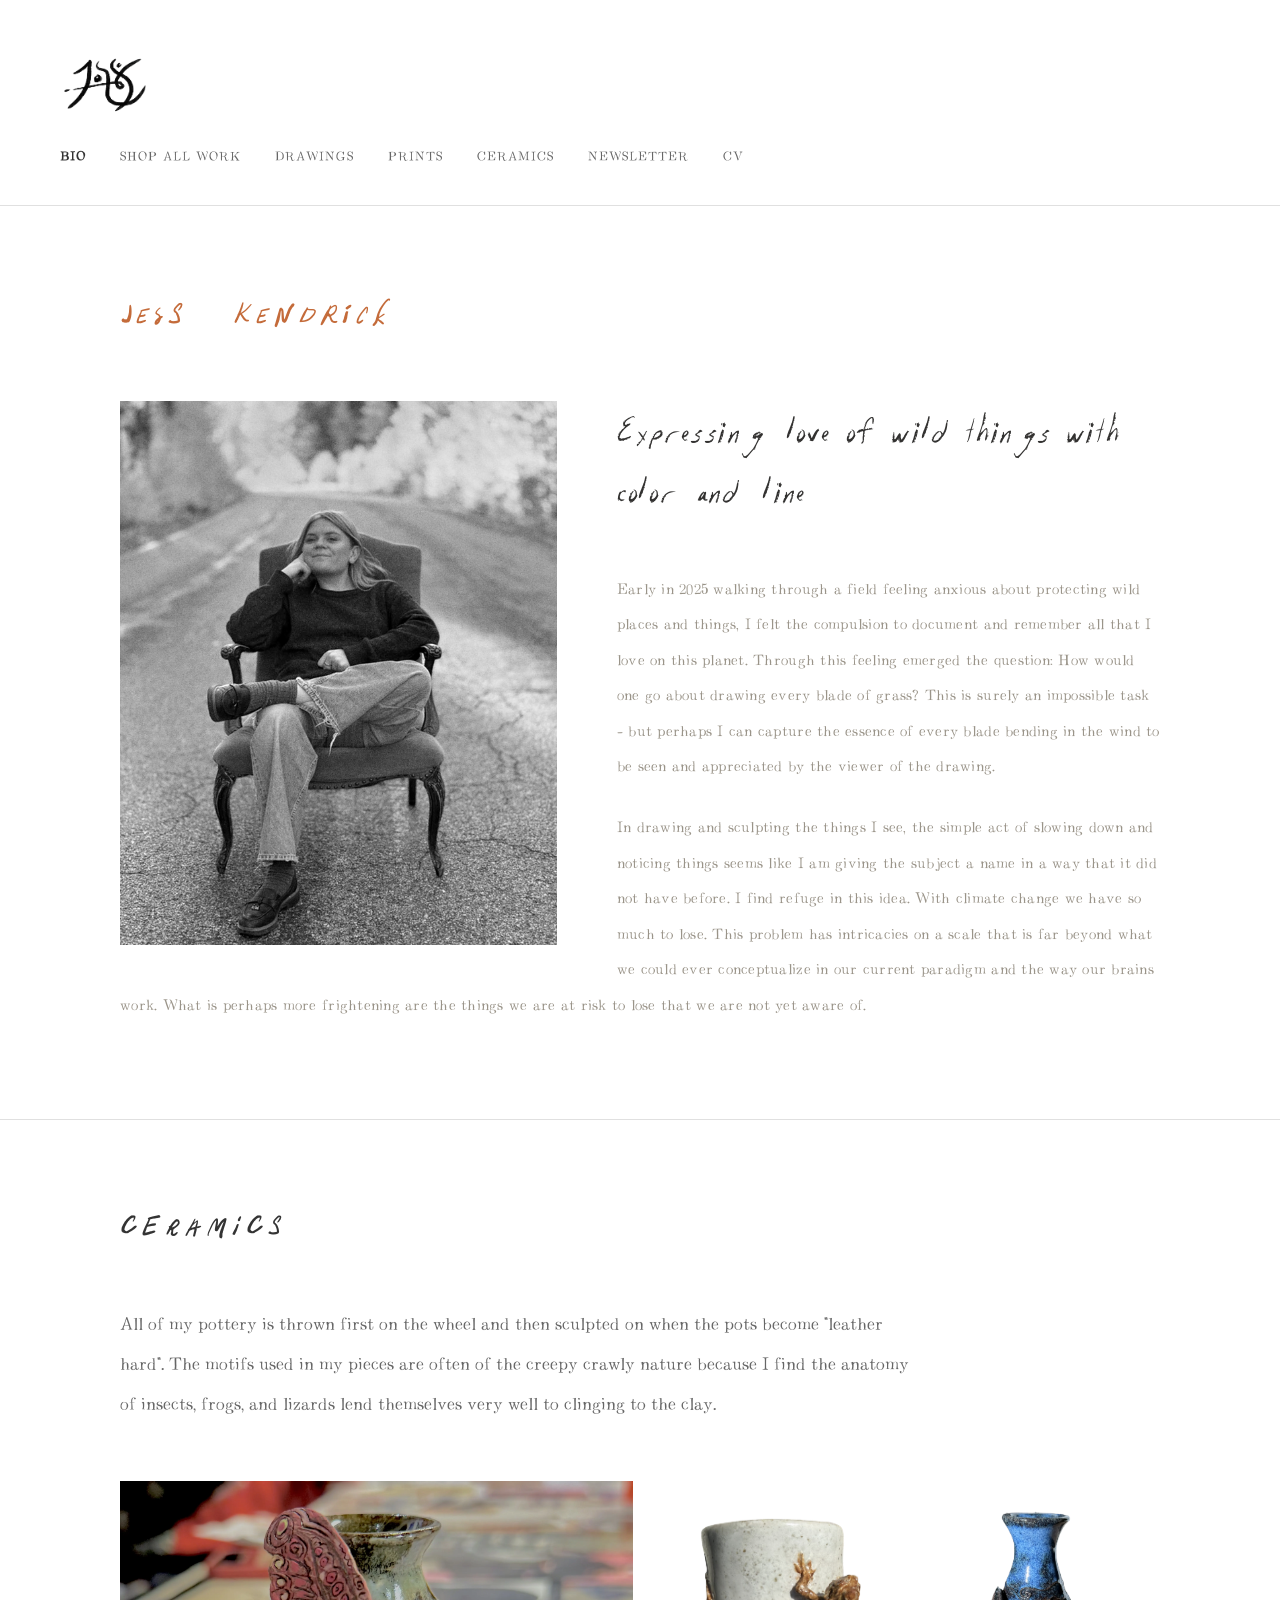
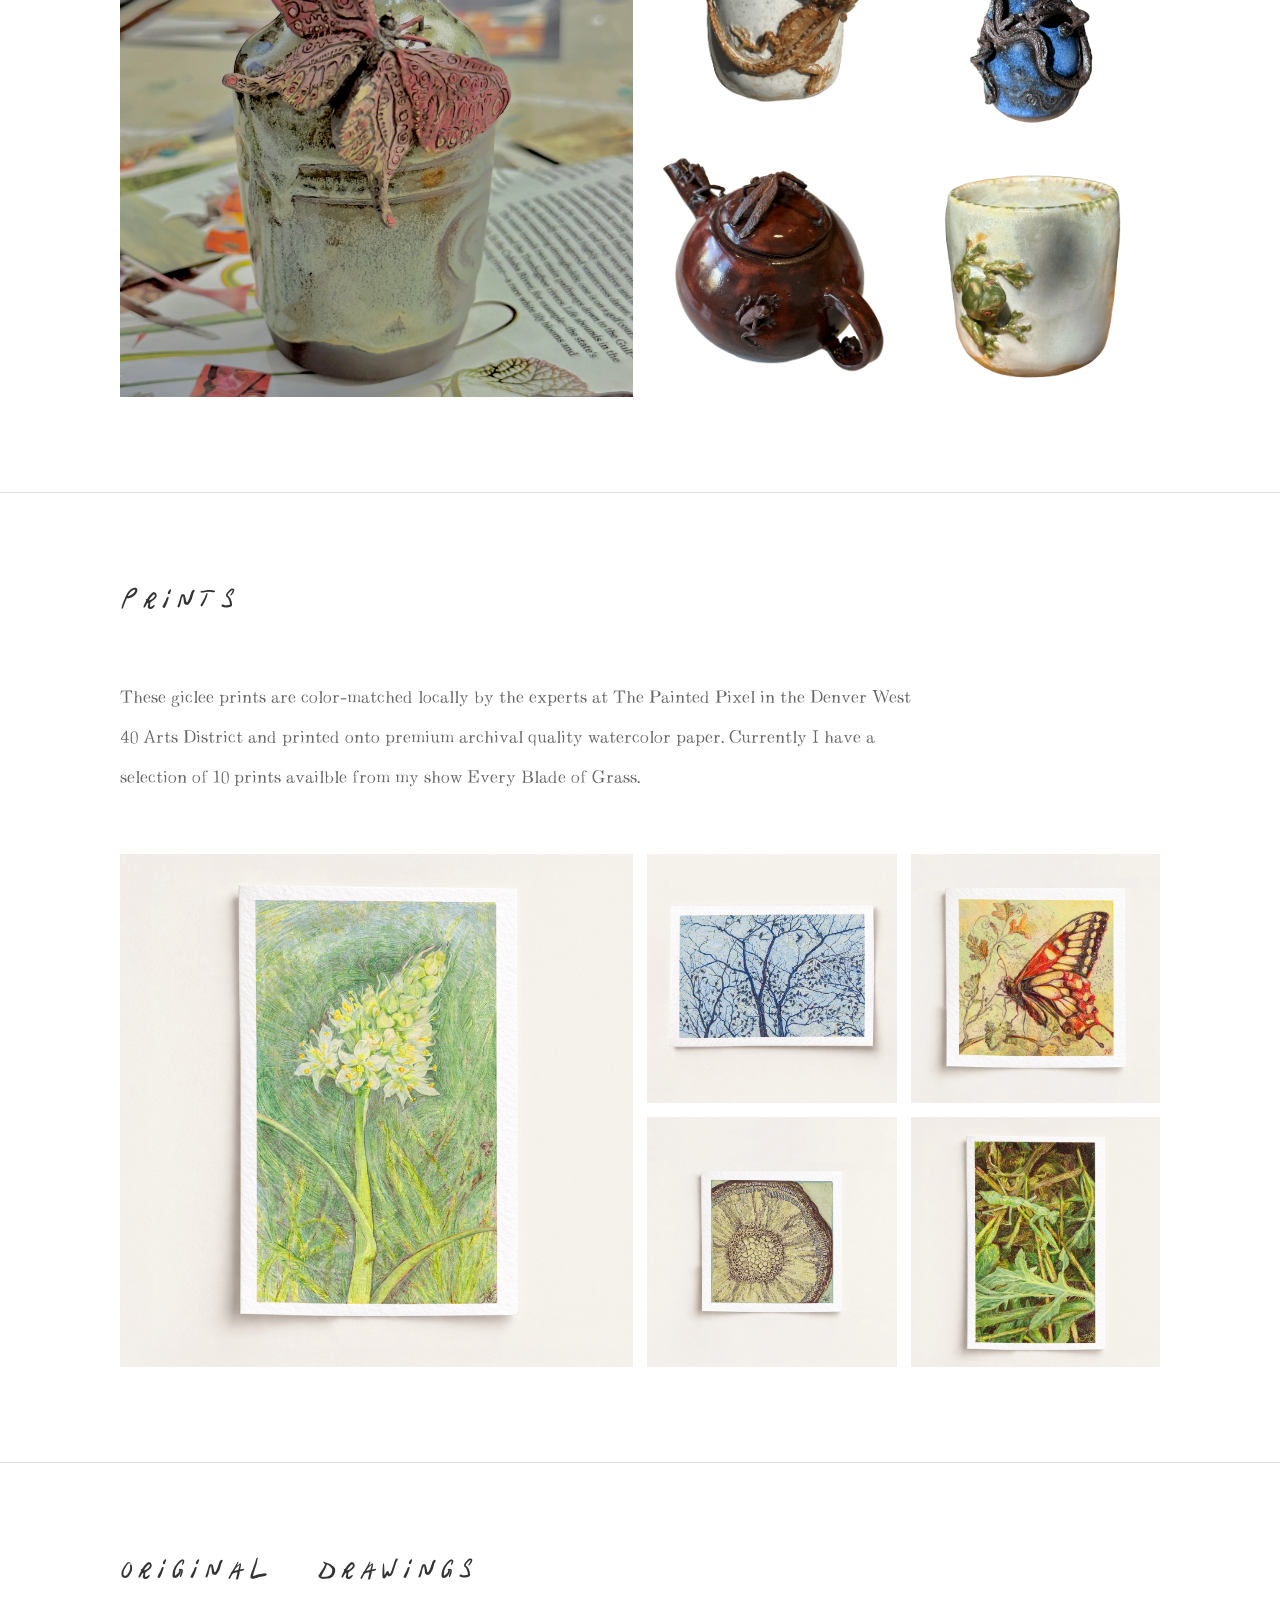
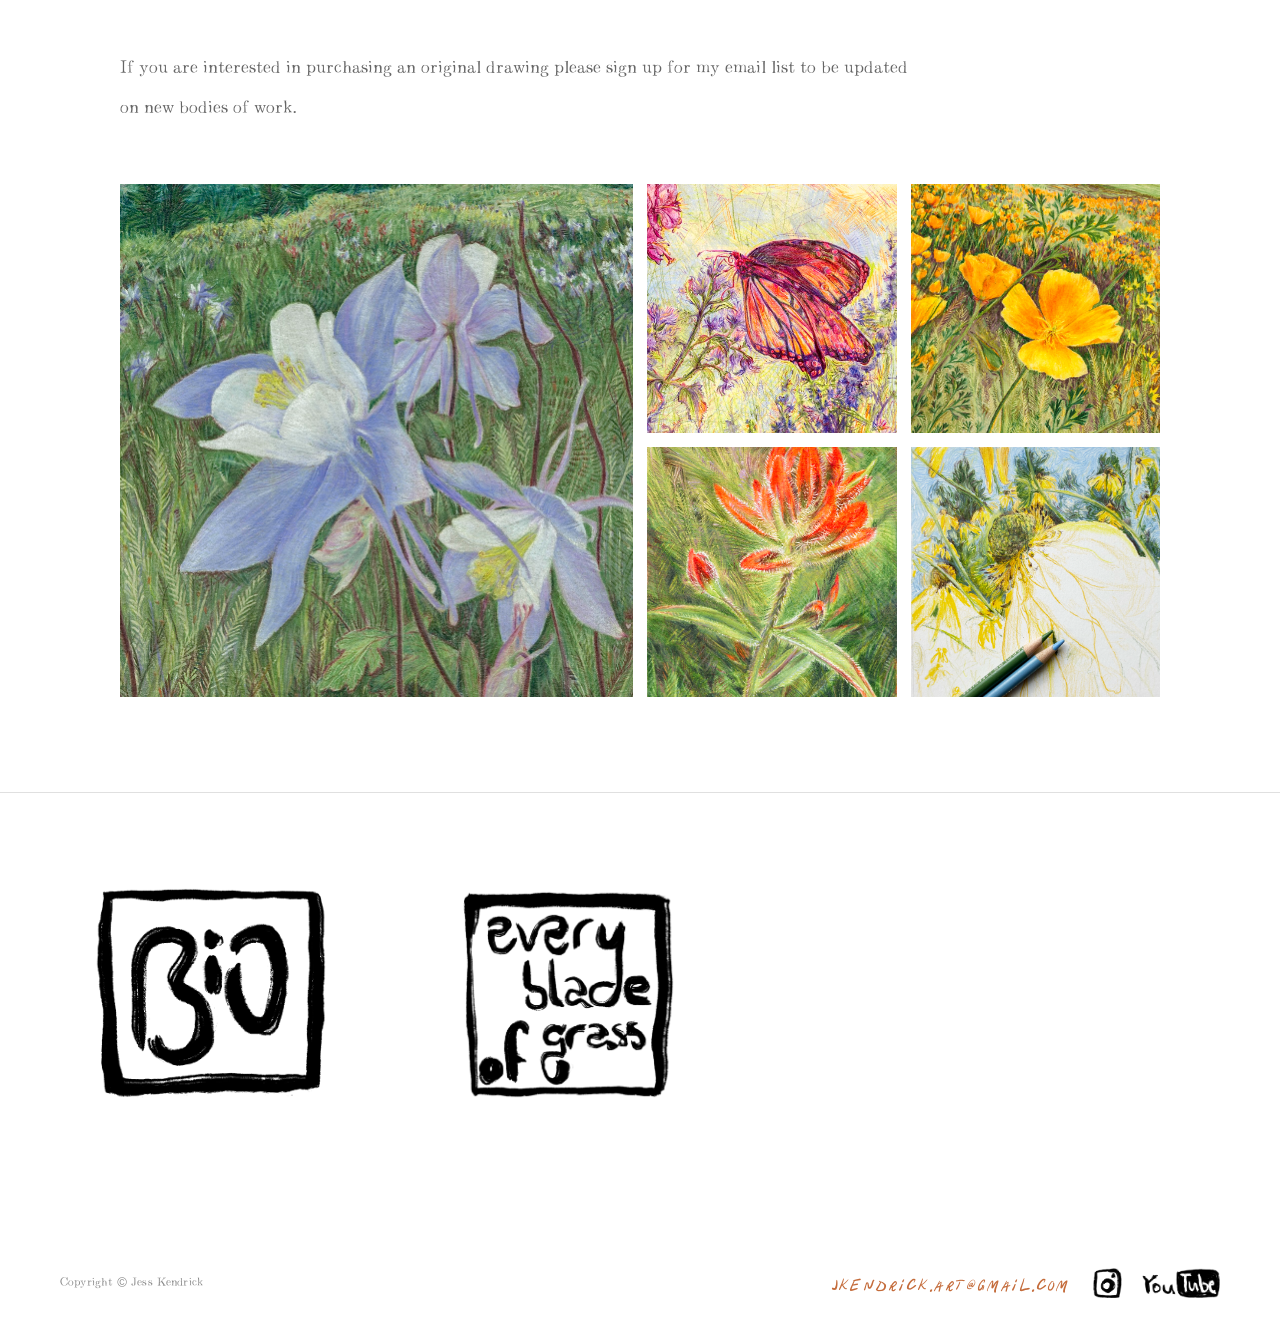
==== bio.html @ 87276479 "first commit, right now i need to add photos for availible ceramic pieces and update the description" ====
<!DOCTYPE html>
<html lang="en">
<head>
    <meta charset="UTF-8">
    <meta name="viewport" content="width=device-width, initial-scale=1.0">
    <title>Bio — Jess Kendrick</title>
    <link rel="icon" type="image/png" sizes="16x16" href="logos/favicon-16x16.png">
    <style>
        @font-face {
            font-family: 'Jes CMU';
            src: url('fonts/Jes_cmu-Regular.ttf') format('truetype');
            font-weight: normal;
            font-style: normal;
        }

        @font-face {
            font-family: 'Caps';
            src: url('fonts/Caps-Regular.ttf') format('truetype');
            font-weight: normal;
            font-style: normal;
        }

        @font-face {
            font-family: 'JesFont2';
            src: url('fonts/JesFont2-Regular.ttf') format('truetype');
            font-weight: normal;
            font-style: normal;
        }

        :root {
            --accent: #6B9BD1;
            --text: #333;
            --muted: #666;
            --light: #999;
            --border: #e0e0e0;
            --bg-soft: #ffffff;

            --dark-bg: #ffffff;
            --dark-text: #323130;
            --dark-muted: #9a9489;
            --dark-accent: #c46b3a;
        }

        * {
            margin: 0;
            padding: 0;
            box-sizing: border-box;
        }

        html, body {
            height: 100%;
        }

        body {
            font-family: 'Jes CMU', 'Helvetica Neue', Arial, sans-serif;
            background-color: #ffffff;
            color: var(--text);
            display: flex;
            flex-direction: column;
            min-height: 100vh;
        }

        footer {
            margin-top: auto;
        }

        /* ── HEADER ── */
        header {
            padding: 40px 60px;
            border-bottom: 1px solid var(--border);
        }

        h1 img {
            height: 90px;
            width: auto;
            display: block;
        }

        nav { margin-top: 20px; }

        nav a {
            margin-right: 30px;
            text-decoration: none;
            color: var(--muted);
            font-size: 0.85rem;
            text-transform: uppercase;
            letter-spacing: 1px;
            transition: color 0.3s;
        }

        nav a:hover { color: var(--text); }

        nav a.active {
            color: var(--text);
            font-weight: 600;
        }

        /* ── DARK BIO HERO ── */
        .bio-hero {
            background-color: var(--dark-bg);
            padding: 75px 0 95px;
        }

        .bio-hero-inner {
            max-width: 1400px;
            margin: 0 auto;
            padding: 0 120px;
        }

        .bio-hero-label {
            font-family: 'Caps', serif;
            font-size: 5rem;
            color: var(--dark-accent);
            letter-spacing: 0.1rem;
            margin-bottom: 60px;
            display: flex;
            gap: 1.1em;
        }

        /* ── FLOAT LAYOUT ── */
        .bio-hero-float {
            overflow: hidden; /* clearfix */
        }

        .bio-hero-photo {
            float: left;
            width: 42%;
            margin-right: 60px;
            margin-bottom: 20px;
        }

        .bio-hero-photo img {
            width: 100%;
            display: block;
            object-fit: cover;
        }

        .bio-hero-tagline {
            font-family: 'JesFont2', cursive;
            font-size: 2.5rem;
            color: var(--dark-text);
            line-height: 1.5;
            margin-bottom: 52px;
            letter-spacing: 0.02em;
        }

        .bio-hero-body {
            font-family: 'Jes CMU', Georgia, serif;
            color: var(--dark-muted);
            line-height: 2.05;
            font-size: 1.08rem;
            letter-spacing: 0.015em;
        }

        .bio-hero-body p + p { margin-top: 1.5em; }

        /* ── CONTENT SECTIONS ── */
        .section {
            max-width: 1400px;
            margin: 0 auto;
            padding: 75px 120px 95px;
            border-top: 1px solid var(--border);
        }

        .section-header { margin-bottom: 55px; }

        .section-header h3 {
            font-family: 'CAPS';
            font-size: 4.6rem;
            font-weight: 500;
            text-transform: uppercase;
            letter-spacing: 3px;
        }

        .section-description {
            max-width: 800px;
            color: var(--muted);
            line-height: 2.0;
            font-size: 1.25rem;
            margin-bottom: 55px;
        }

        .section-description p + p { margin-top: 1.3em; }

        /* ── BENTO GRID ── */
        .ceramics-bento {
            display: grid;
            grid-template-columns: 1fr 1fr;
            gap: 14px;
        }

        /* When the bento grid is an anchor tag */
        a.bento-link {
            display: grid;
            grid-template-columns: 1fr 1fr;
            gap: 14px;
            text-decoration: none;
            color: inherit;
            cursor: pointer;
        }

        .ceramics-bento .col-left {
            display: flex;
            flex-direction: column;
        }

        .ceramics-bento .col-left .thumb-wrap {
            overflow: hidden;
            background-color: var(--bg-soft);
            cursor: pointer;
            flex: 1;
            min-height: 0;
        }

        .ceramics-bento .col-left .thumb-wrap img {
            width: 100%;
            height: 100%;
            object-fit: cover;
            display: block;
            transition: transform 0.5s ease;
        }

        

        .ceramics-bento .col-right {
            display: grid;
            grid-template-columns: 1fr 1fr;
            grid-template-rows: 1fr 1fr;
            gap: 14px;
        }

        .ceramics-bento .col-right .cell {
            display: flex;
            flex-direction: column;
        }

        .ceramics-bento .col-right .thumb-wrap {
            overflow: hidden;
            background-color: var(--bg-soft);
            cursor: pointer;
            aspect-ratio: 1;
        }

        .ceramics-bento .col-right .thumb-wrap img {
            width: 100%;
            height: 100%;
            object-fit: cover;
            display: block;
            
        }

        /* ── ANIMATED TRIO SECTION ── */
        .animated-trio {
            border-top: 1px solid var(--border);
            padding: 95px 95px 1px;
            max-width: 1400px;
            margin: 0 auto;
            width: 100%;
            justify-content: space-between;
        }

        .animated-trio-grid {
            display: grid;
            grid-template-columns: 1fr 1fr 1fr;
            gap: 14px;
        }

        .item {
            overflow: hidden;
            background-color: var(--bg-soft);
            cursor: pointer;
            aspect-ratio: 1;
        }

        .item img {
            width: auto;
            height: 60%;
            object-fit: cover;
            display: block;
            user-select: none;
            -webkit-user-drag: none;
        }

        /* ── SHARED SITE FOOTER ── */
        .site-footer {
            background-color: #ffffff;
            border-top: 1px solid #ffffff;
            padding: 22px 60px;
            display: flex;
            justify-content: space-between;
            align-items: center;
        }

        .site-footer .footer-copy {
            font-size: 0.82rem;
            color: #888;
            letter-spacing: 0.01em;
        }

        .site-footer .footer-right {
            display: flex;
            align-items: center;
            gap: 24px;
        }

        .site-footer .footer-email {
            font-family: 'CAPS';
            font-size: 2.82rem;
            text-transform: uppercase;
            color: #c46b3a;
            text-decoration: none;
            letter-spacing: 0.01em;
            transition: color 0.2s;
        }

        .site-footer .footer-email:hover {
            color: #222;
        }

        .site-footer .footer-socials {
            display: flex;
            align-items: center;
            gap: 20px;
        }

        .site-footer .footer-socials a {
            text-decoration: none;
            display: flex;
            align-items: center;
        }

        .site-footer .footer-socials img {
            max-height: 30px;
            width: auto;
            object-fit: contain;
            display: block;
            transition: opacity 0.3s;
        }

        /* ── RESPONSIVE ── */
        @media (max-width: 900px) {
            header { padding: 30px; }

            .bio-hero { padding: 50px 0 60px; }

            .bio-hero-inner { padding: 0 30px; }

            .bio-hero-label {
                font-size: 3.3rem;
                margin-bottom: 36px;
            }

            .bio-hero-photo {
                float: none;
                width: 100%;
                margin-right: 0;
                margin-bottom: 30px;
            }

            .bio-hero-tagline {
                font-size: 1.3rem;
                margin-bottom: 32px;
            }

            .bio-hero-body { font-size: 0.95rem; }

            .section { padding: 50px 30px 65px; }

            .section-header h3 { font-size: 3.3rem; }

            .section-description { font-size: 0.95rem; }

            .ceramics-bento { grid-template-columns: 1fr; }

            .ceramics-bento .col-left .thumb-wrap { aspect-ratio: 4 / 3; }

            .ceramics-bento .col-right {
                grid-template-columns: 1fr 1fr;
                grid-template-rows: 1fr 1fr;
            }

            .animated-trio {
                padding: 50px 30px 65px;
            }

            .site-footer {
                padding: 18px 30px;
                flex-wrap: wrap;
                gap: 12px;
            }
        }
    </style>
</head>
<body>

    <header>
        <h1>
            <a href="index.html"><img src="logos/logob.png" alt="Jess Kendrick"></a>
        </h1>
        <nav>
            <a href="bio.html" class="active">BIO</a>
            <a href="index.html?filter=all">SHOP ALL WORK</a>
            <a href="index.html?filter=drawings">DRAWINGS</a>
            <a href="index.html?filter=prints">PRINTS</a>
            <a href="index.html?filter=ceramics">CERAMICS</a>
            <a href="https://docs.google.com/forms/d/e/1FAIpQLSdLF_ZI80f1GxvsuULUVRJl_PAKqpI-jMgmO178tHxpAXiw4g/viewform?usp=header" target="_blank">NEWSLETTER</a>
            <a href="#cv">CV</a>
        </nav>
    </header>

    <!-- DARK BIO HERO -->
    <section class="bio-hero">
        <div class="bio-hero-inner">
            <div class="bio-hero-label">
                <span>JesS Kendrick</span>
            </div>

            <div class="bio-hero-float">
                <div class="bio-hero-photo">
                    <img src="images/profile-pic.jpg" alt="Jess Kendrick">
                </div>

                <p class="bio-hero-tagline">Expressing love of wild things with color and line</p>

                <div class="bio-hero-body">
                    <p>Early in 2025 walking through a field feeling anxious about protecting wild places
                    and things, I felt the compulsion to document and remember all that I love on this planet.
                    Through this feeling emerged the question: How would one go about drawing every blade of grass?
                    This is surely an impossible task - but perhaps I can capture the essence of every blade
                    bending in the wind to be seen and appreciated by the viewer of the drawing.</p>
                    <p>In drawing and sculpting the things I see, the simple act of slowing down and noticing
                    things seems like I am giving the subject a name in a way that it did not have before.
                    I find refuge in this idea. With climate change we have so much to lose. This problem has
                    intricacies on a scale that is far beyond what we could ever conceptualize in our current
                    paradigm and the way our brains work. What is perhaps more frightening are the things we
                    are at risk to lose that we are not yet aware of.</p>
                </div>
            </div>
        </div>
    </section>

    <!-- CERAMICS SECTION -->
    <div class="section">
        <div class="section-header">
            <h3>Ceramics</h3>
        </div>
        <div class="section-description">
            <p>All of my pottery is thrown first on the wheel and then sculpted on when the pots become
            "leather hard". The motifs used in my pieces are often of the creepy crawly nature because I find
            the anatomy of insects, frogs, and lizards lend themselves very well to clinging to the clay.</p>
        </div>
        <a href="index.html?filter=ceramics" class="ceramics-bento bento-link">
            <div class="col-left">
                <div class="thumb-wrap">
                    <img src="images/ceramics/butterfly1.webp" alt="Mariposa Vase">
                </div>
            </div>
            <div class="col-right">
                <div class="cell"><div class="thumb-wrap"><img src="images/ceramics/beard.png" alt="Tea Bowl"></div></div>
                <div class="cell"><div class="thumb-wrap"><img src="images/ceramics/dragon2.png" alt="Friends"></div></div>
                <div class="cell"><div class="thumb-wrap"><img src="images/ceramics/tea.png" alt="Mariposa II"></div></div>
                <div class="cell"><div class="thumb-wrap"><img src="images/ceramics/red-eye.webp"alt="hat"></div></div>
            </div>
        </a>
    </div>

    <!-- PRINTS SECTION -->
    <div class="section">
        <div class="section-header">
            <h3>Prints</h3>
        </div>
        <div class="section-description">
            <p>These giclee prints are color-matched locally by the experts at The Painted Pixel in the Denver West 40
            Arts District and printed onto premium archival quality watercolor paper. Currently I have a selection of 10 prints availble 
            from my show Every Blade of Grass.</p>
        </div>
        <a href="index.html?filter=prints" class="ceramics-bento bento-link">
            <div class="col-left">
                <div class="thumb-wrap">
                    <img src="images/prints/dance1.webp" alt="Dance on Green Mountain">
                </div>
            </div>
            <div class="col-right">
                <div class="cell"><div class="thumb-wrap"><img src="images/prints/birds2.webp" alt="Birds of a Feather"></div></div>
                <div class="cell"><div class="thumb-wrap"><img src="images/prints/trans.webp" alt="Stump Town"></div></div>
                <div class="cell"><div class="thumb-wrap"><img src="images/prints/cell.webp" alt="The Silver Maple"></div></div>
                <div class="cell"><div class="thumb-wrap"><img src="images/prints/pile.webp" alt="The Pile"></div></div>
            </div>
        </a>
    </div>

    <!-- ORIGINAL DRAWINGS SECTION -->
    <div class="section">
        <div class="section-header">
            <h3>Original Drawings</h3>
        </div>
        <div class="section-description">
            <p>If you are interested in purchasing an original drawing please sign up for my email list
            to be updated on new bodies of work.</p>
        </div>
        <a href="index.html?filter=drawings" class="ceramics-bento bento-link">
            <div class="col-left">
                <div class="thumb-wrap">
                    <img src="images/DRAWINGS/stumpsquare.jpg" alt="Show Hang">
                </div>
            </div>
            <div class="col-right">
                <div class="cell"><div class="thumb-wrap"><img src="images/DRAWINGS/Fibonacci Spiral square.jpg" alt="Cone"></div></div>
                <div class="cell"><div class="thumb-wrap"><img src="images/DRAWINGS/dreamsquare.jpg" alt="Dance &amp; Stump"></div></div>
                <div class="cell"><div class="thumb-wrap"><img src="images/DRAWINGS/Indian Paintbrush.jpg" alt="Dream"></div></div>
                <div class="cell"><div class="thumb-wrap"><img src="images/DRAWINGS/july-progress-square.webp" alt="ebog"></div></div>
                
            </div>
        </a>
    </div>

<!-- ANIMATED TRIO SECTION -->
<div class="animated-trio">
    <div class="animated-trio-grid">

        <a href="bio.html" style="display:contents">
            <div class="item" data-folder="bio" data-frames="56">
                <img src="" alt="Bio animation">
            </div>
        </a>

        <a href="index.html?filter=drawings" style="display:contents">
            <div class="item" data-folder="ebog" data-frames="46">
                <img src="" alt="Ebog animation">
            </div>
        </a>

        <a href="index.html" style="display:contents">
            <div class="item" data-folder="shop" data-frames="52">
                <img src="" alt="Shop animation">
            </div>
        </a>

    </div>
</div>

  

    <!-- SHARED FOOTER -->
    <footer>
        <div class="site-footer">
            <span class="footer-copy">Copyright &copy; Jess Kendrick</span>
            <div class="footer-right">
                <a href="mailto:jkendrick.art@gmail.com" class="footer-email">jkendrick.art@gmail.com</a>
                <div class="footer-socials">
                    <!-- Instagram -->
                    <a href="https://www.instagram.com/j.kendrickart?igsh=cTBibHpzajA4N3Jw&utm_source=qr" target="_blank" aria-label="Instagram"
                       onmouseover="this.querySelector('img').src='logos/insta-c2.png'"
                       onmouseout="this.querySelector('img').src='logos/insta.png'">
                        <img src="logos/insta.png" alt="Instagram">
                    </a>
                    <!-- YouTube -->
                    <a href="https://www.youtube.com/@j.kendrickart" target="_blank" aria-label="YouTube"
                       onmouseover="this.querySelector('img').src='logos/ytred2.png'"
                       onmouseout="this.querySelector('img').src='logos/ytb.png'">
                        <img src="logos/ytb.png" alt="YouTube">
                    </a>
                </div>
            </div>
        </div>
    </footer>

<script>
document.addEventListener('DOMContentLoaded', () => {
  document.querySelectorAll('.item').forEach(item => {
    const frames = parseInt(item.dataset.frames, 10) || 0;
    const folder = item.dataset.folder || '';
    const img = item.querySelector('img');
    if (!img) return;

    // Build frame URLs
    const urls = Array.from({ length: frames }, (_, i) => 
      `images/${folder}/${folder}-${i + 1}.webp`
    );

    // Setup image
    img.draggable = false;
    img.style.visibility = 'hidden';
    
    // Preload and show first frame
    const preload = new Image();
    preload.onload = () => {
      img.src = urls[0];
      img.style.visibility = 'visible';
    };
    preload.src = urls[0];

    // Animation state
    let timer = null;
    let currentFrame = 0;
    let hasFinished = false;

    const stopAnimation = () => clearInterval(timer);
    
    const animate = (direction, fps) => {
      stopAnimation();
      timer = setInterval(() => {
        currentFrame += direction;
        
        if (currentFrame >= urls.length - 1) {
          currentFrame = urls.length - 1;
          hasFinished = true;
          stopAnimation();
        } else if (currentFrame <= 0) {
          currentFrame = 0;
          stopAnimation();
        }
        
        img.src = urls[currentFrame];
      }, 1000 / fps);
    };

    const handleEnter = () => {
      if (hasFinished) {
        currentFrame = 0;
        hasFinished = false;
      }
      animate(1, 10); // Forward at 10 fps
    };

    const handleLeave = () => {
      if (!hasFinished) animate(-1, 18); // Backward at 18 fps
    };

    // Event listeners
    img.addEventListener('mouseenter', handleEnter);
    img.addEventListener('mouseleave', handleLeave);
    item.addEventListener('touchstart', handleEnter, { passive: true });
    item.addEventListener('touchend', handleLeave, { passive: true });
  });
});
</script>
</body>
</html>
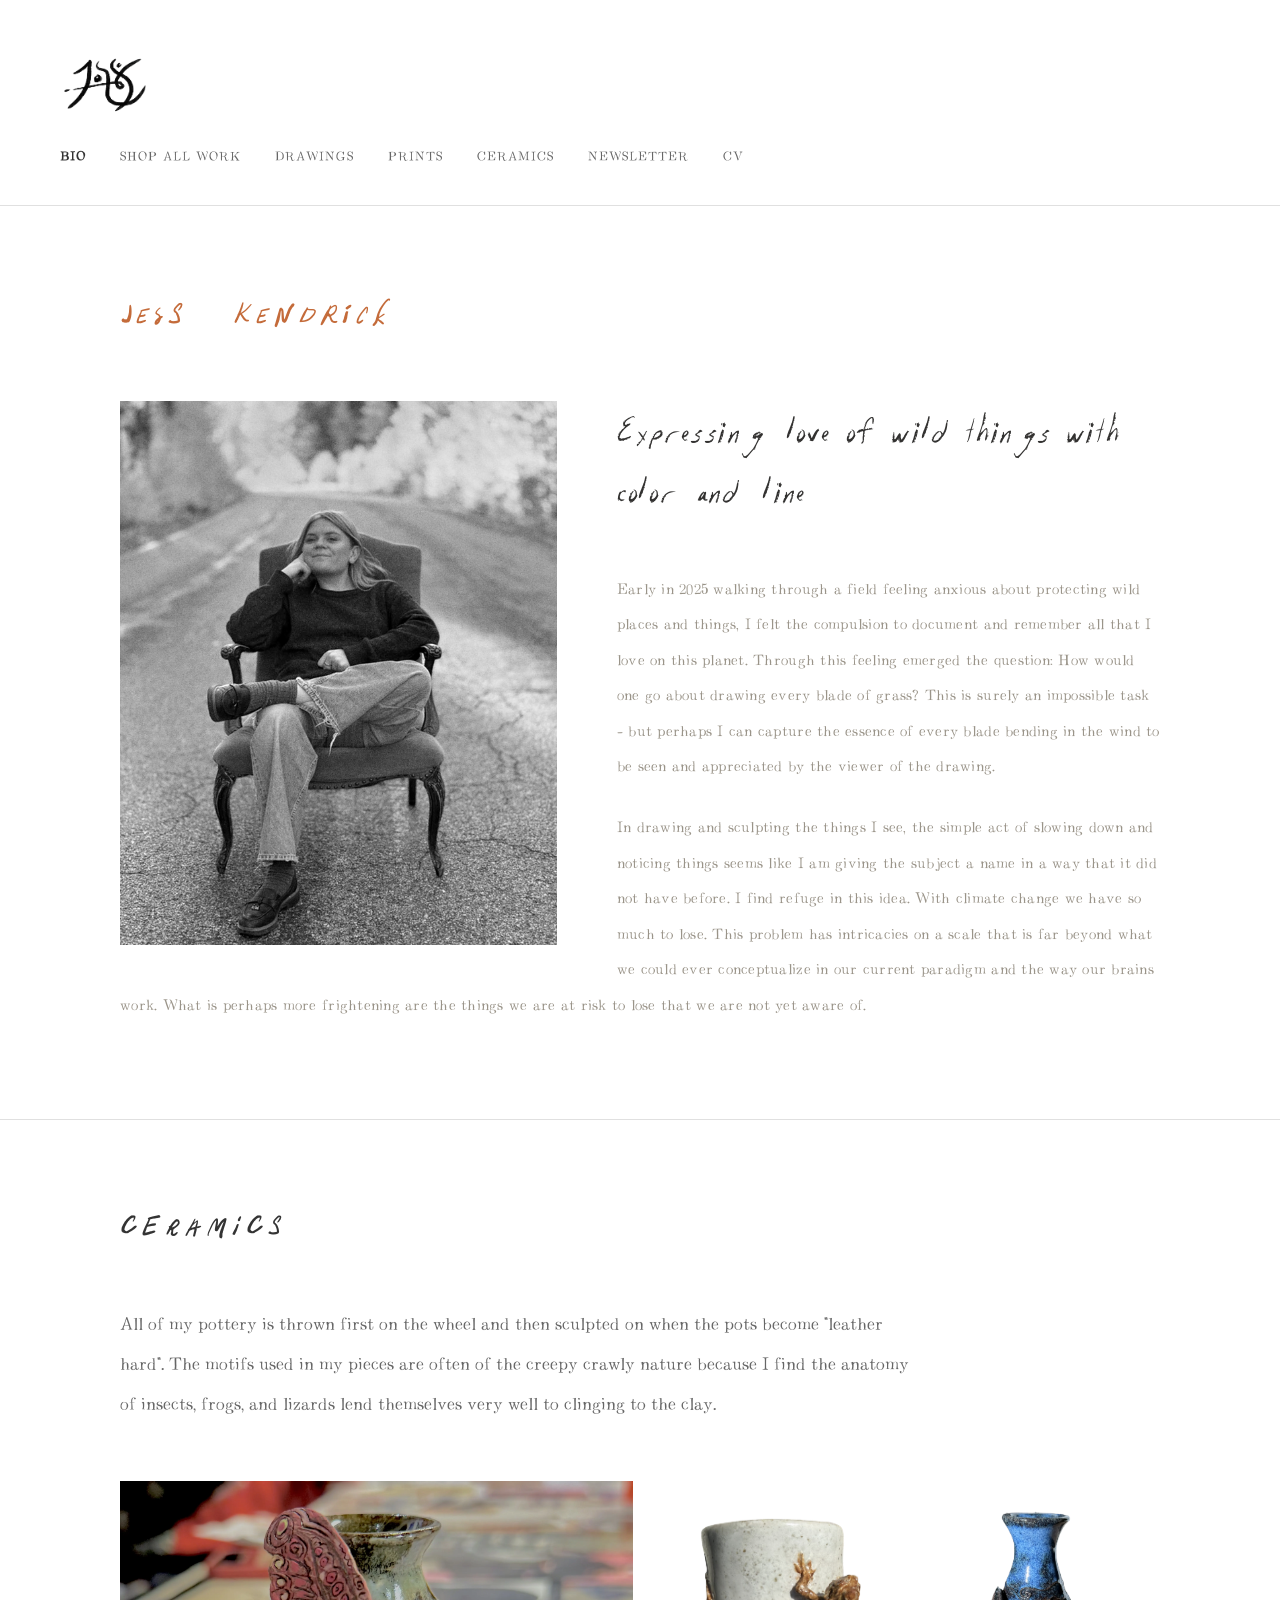
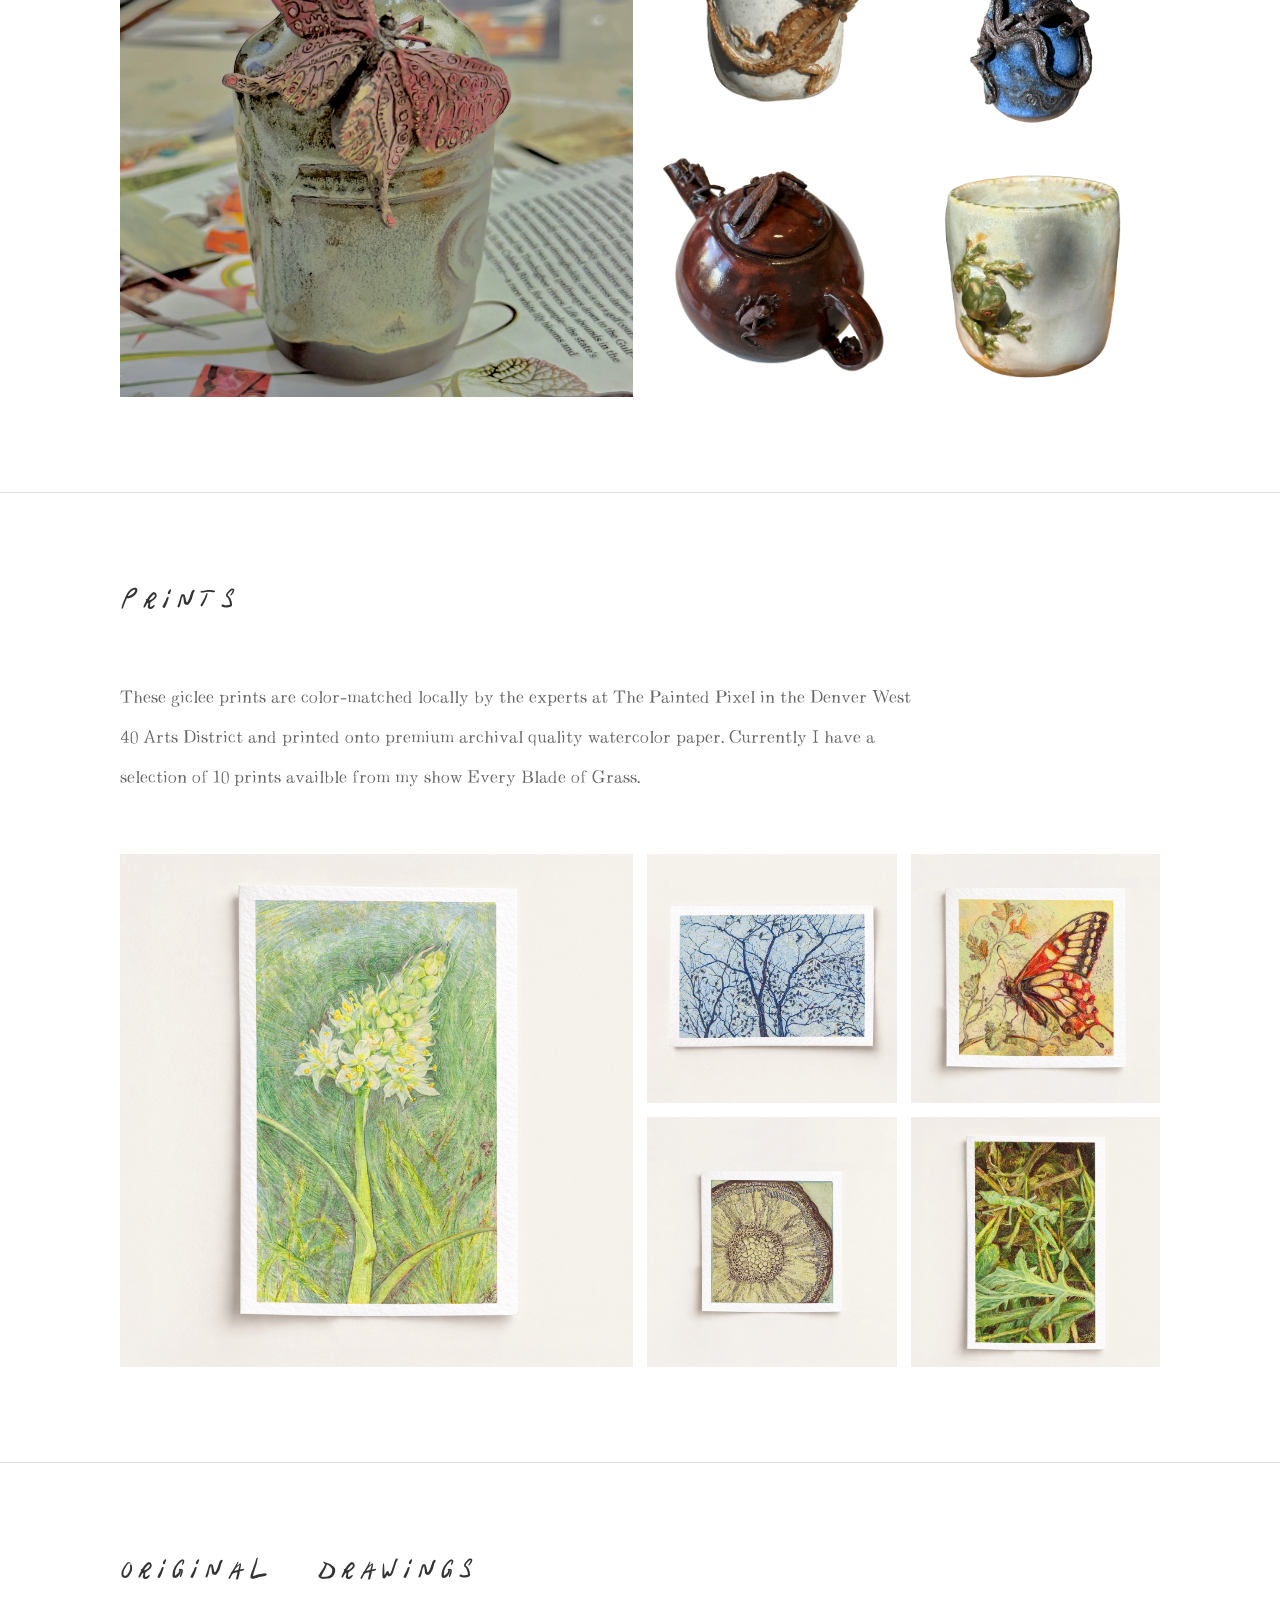
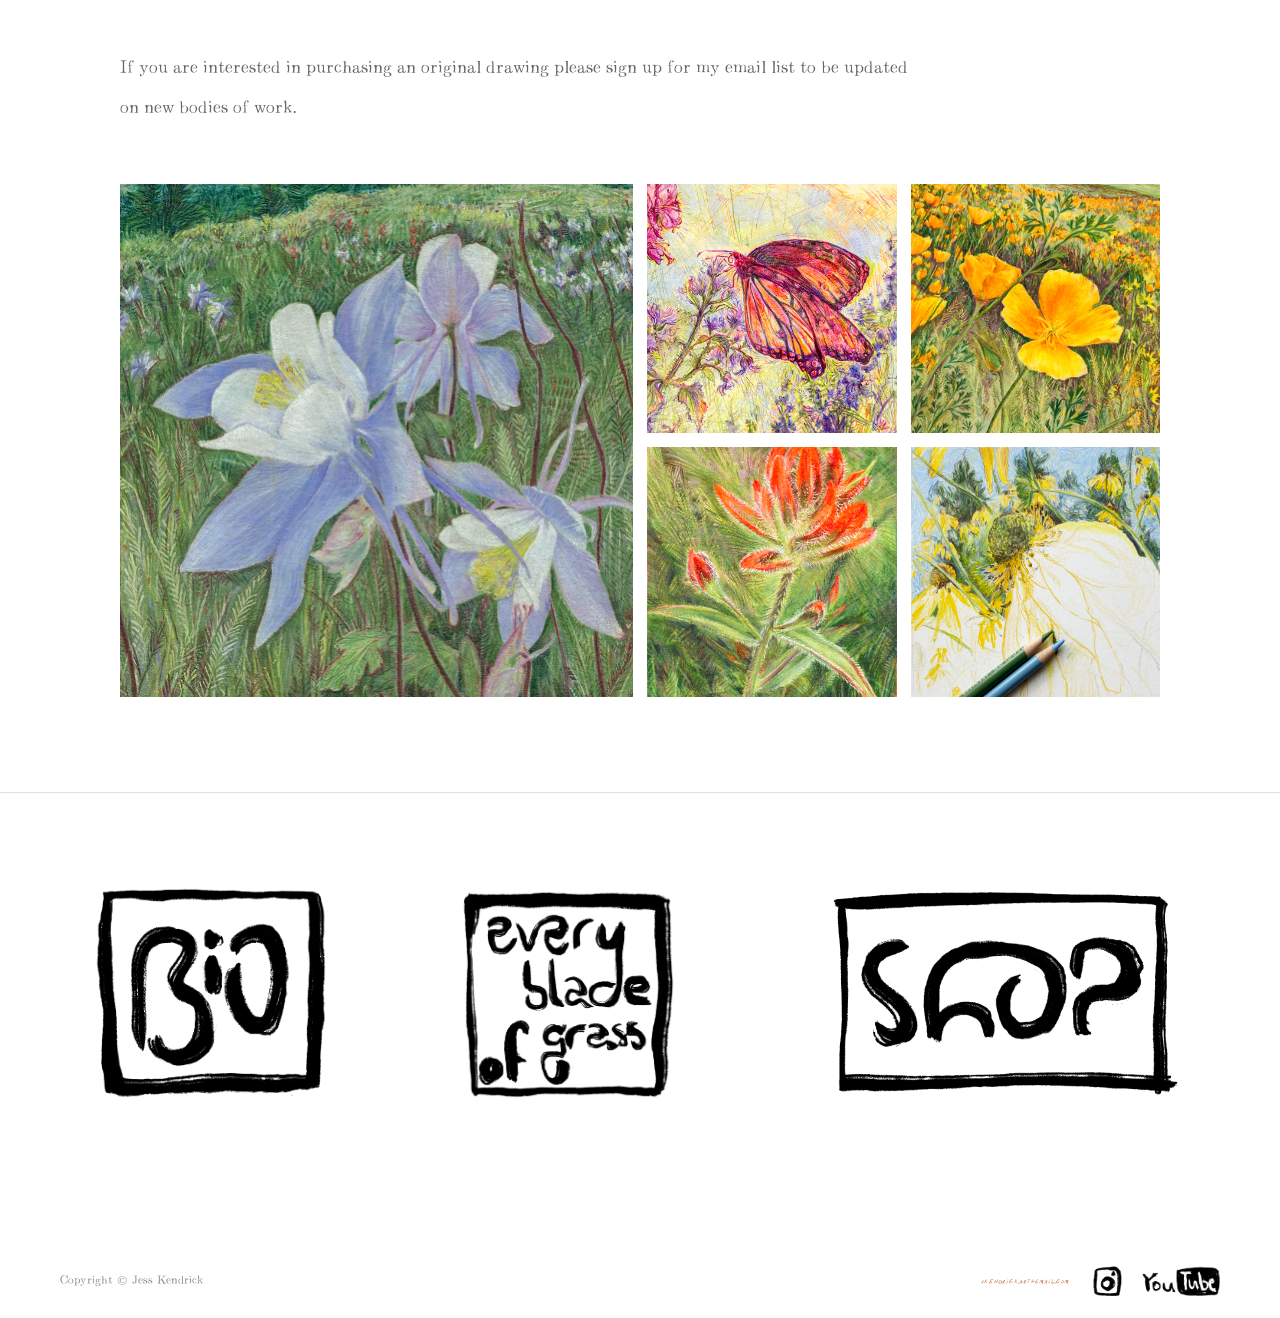
==== commit 33f87f25: "capitalization errors" ====
--- a/bio.html
+++ b/bio.html
@@ -7,21 +7,21 @@
     <link rel="icon" type="image/png" sizes="16x16" href="logos/favicon-16x16.png">
     <style>
         @font-face {
-            font-family: 'Jes CMU';
+            font-family: 'jes-cmu';
             src: url('fonts/Jes_cmu-Regular.ttf') format('truetype');
             font-weight: normal;
             font-style: normal;
         }
 
         @font-face {
-            font-family: 'Caps';
+            font-family: 'caps';
             src: url('fonts/Caps-Regular.ttf') format('truetype');
             font-weight: normal;
             font-style: normal;
         }
 
         @font-face {
-            font-family: 'JesFont2';
+            font-family: 'jesfont2';
             src: url('fonts/JesFont2-Regular.ttf') format('truetype');
             font-weight: normal;
             font-style: normal;
@@ -52,7 +52,7 @@
         }
 
         body {
-            font-family: 'Jes CMU', 'Helvetica Neue', Arial, sans-serif;
+            font-family: 'jes-cmu';
             background-color: #ffffff;
             color: var(--text);
             display: flex;
@@ -108,7 +108,7 @@
         }
 
         .bio-hero-label {
-            font-family: 'Caps', serif;
+            font-family: 'caps', serif;
             font-size: 5rem;
             color: var(--dark-accent);
             letter-spacing: 0.1rem;
@@ -136,7 +136,7 @@
         }
 
         .bio-hero-tagline {
-            font-family: 'JesFont2', cursive;
+            font-family: 'jesfont2', cursive;
             font-size: 2.5rem;
             color: var(--dark-text);
             line-height: 1.5;
@@ -145,7 +145,7 @@
         }
 
         .bio-hero-body {
-            font-family: 'Jes CMU', Georgia, serif;
+            font-family: 'jes-cmu', Georgia, serif;
             color: var(--dark-muted);
             line-height: 2.05;
             font-size: 1.08rem;
@@ -165,7 +165,7 @@
         .section-header { margin-bottom: 55px; }
 
         .section-header h3 {
-            font-family: 'CAPS';
+            font-family: 'caps';
             font-size: 4.6rem;
             font-weight: 500;
             text-transform: uppercase;
@@ -304,8 +304,8 @@
         }
 
         .site-footer .footer-email {
-            font-family: 'CAPS';
-            font-size: 2.82rem;
+            font-family: 'caps';
+            font-size: 1rem;
             text-transform: uppercase;
             color: #c46b3a;
             text-decoration: none;
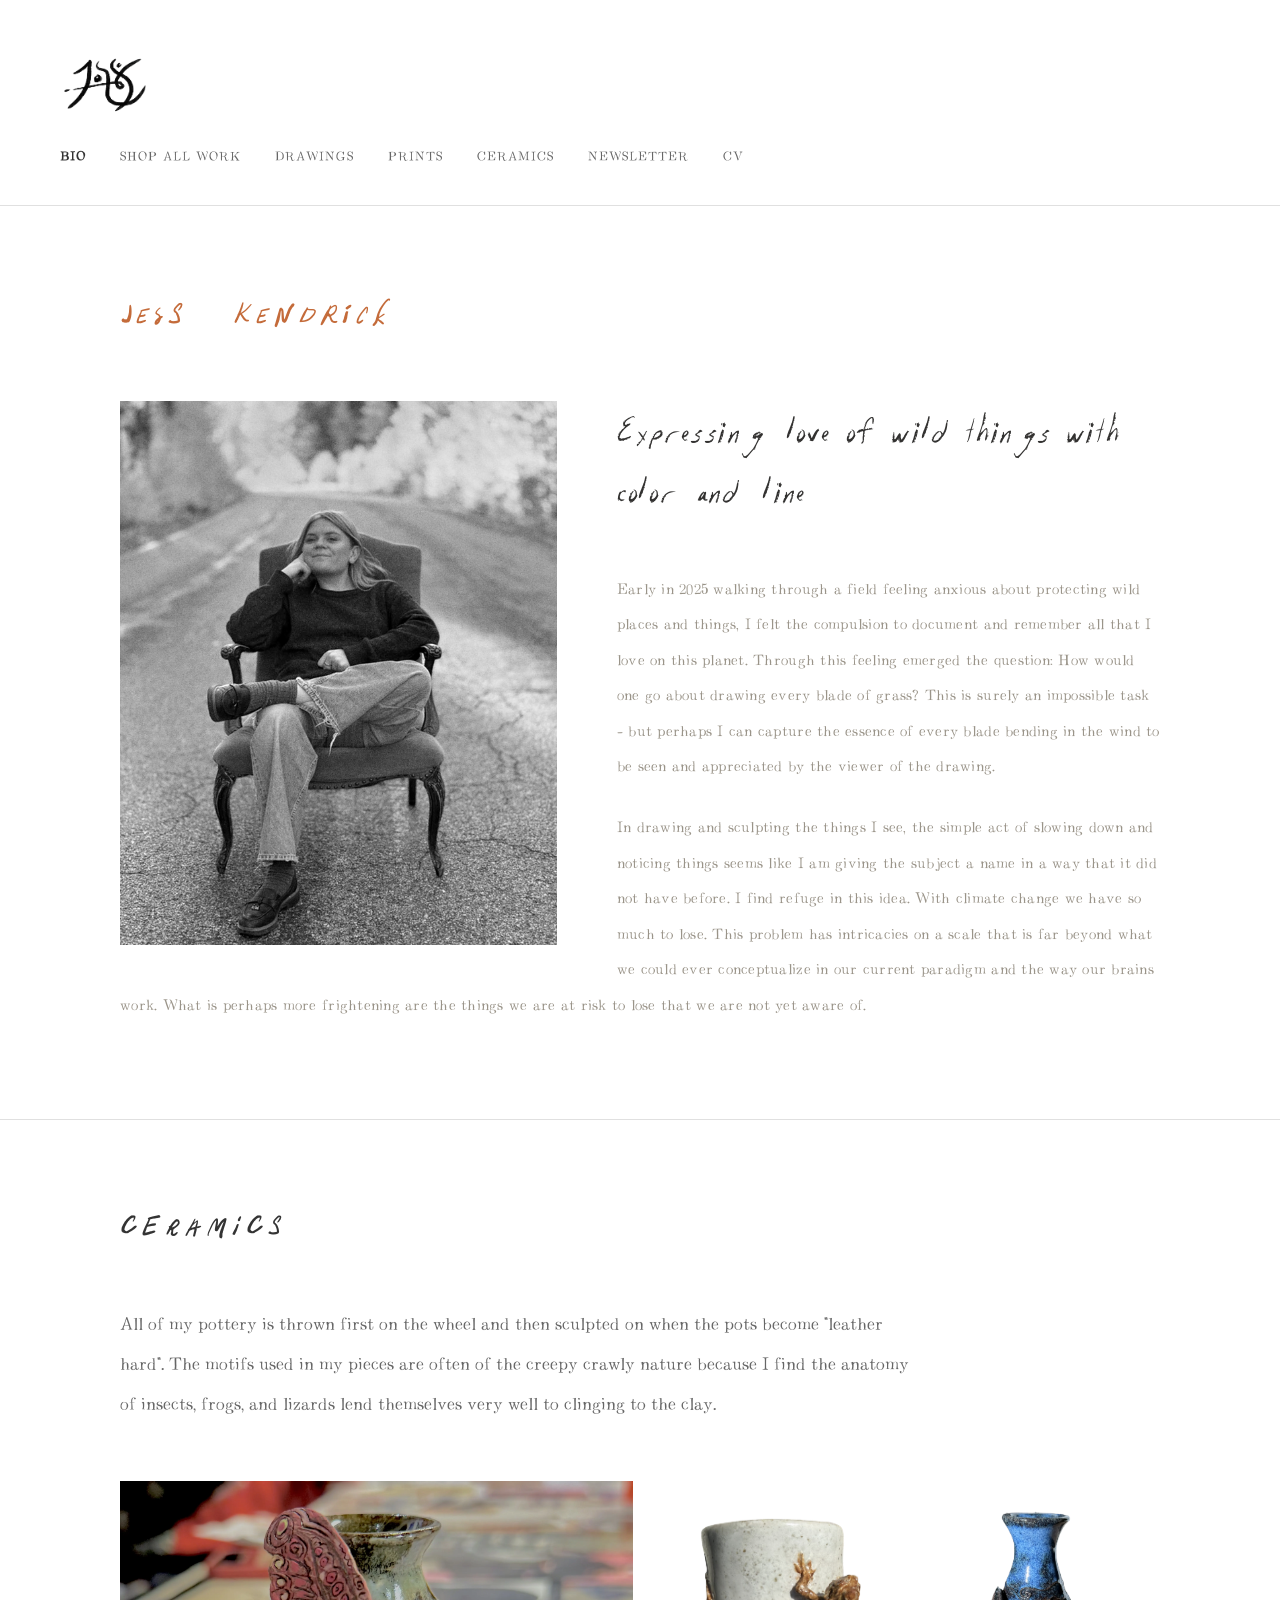
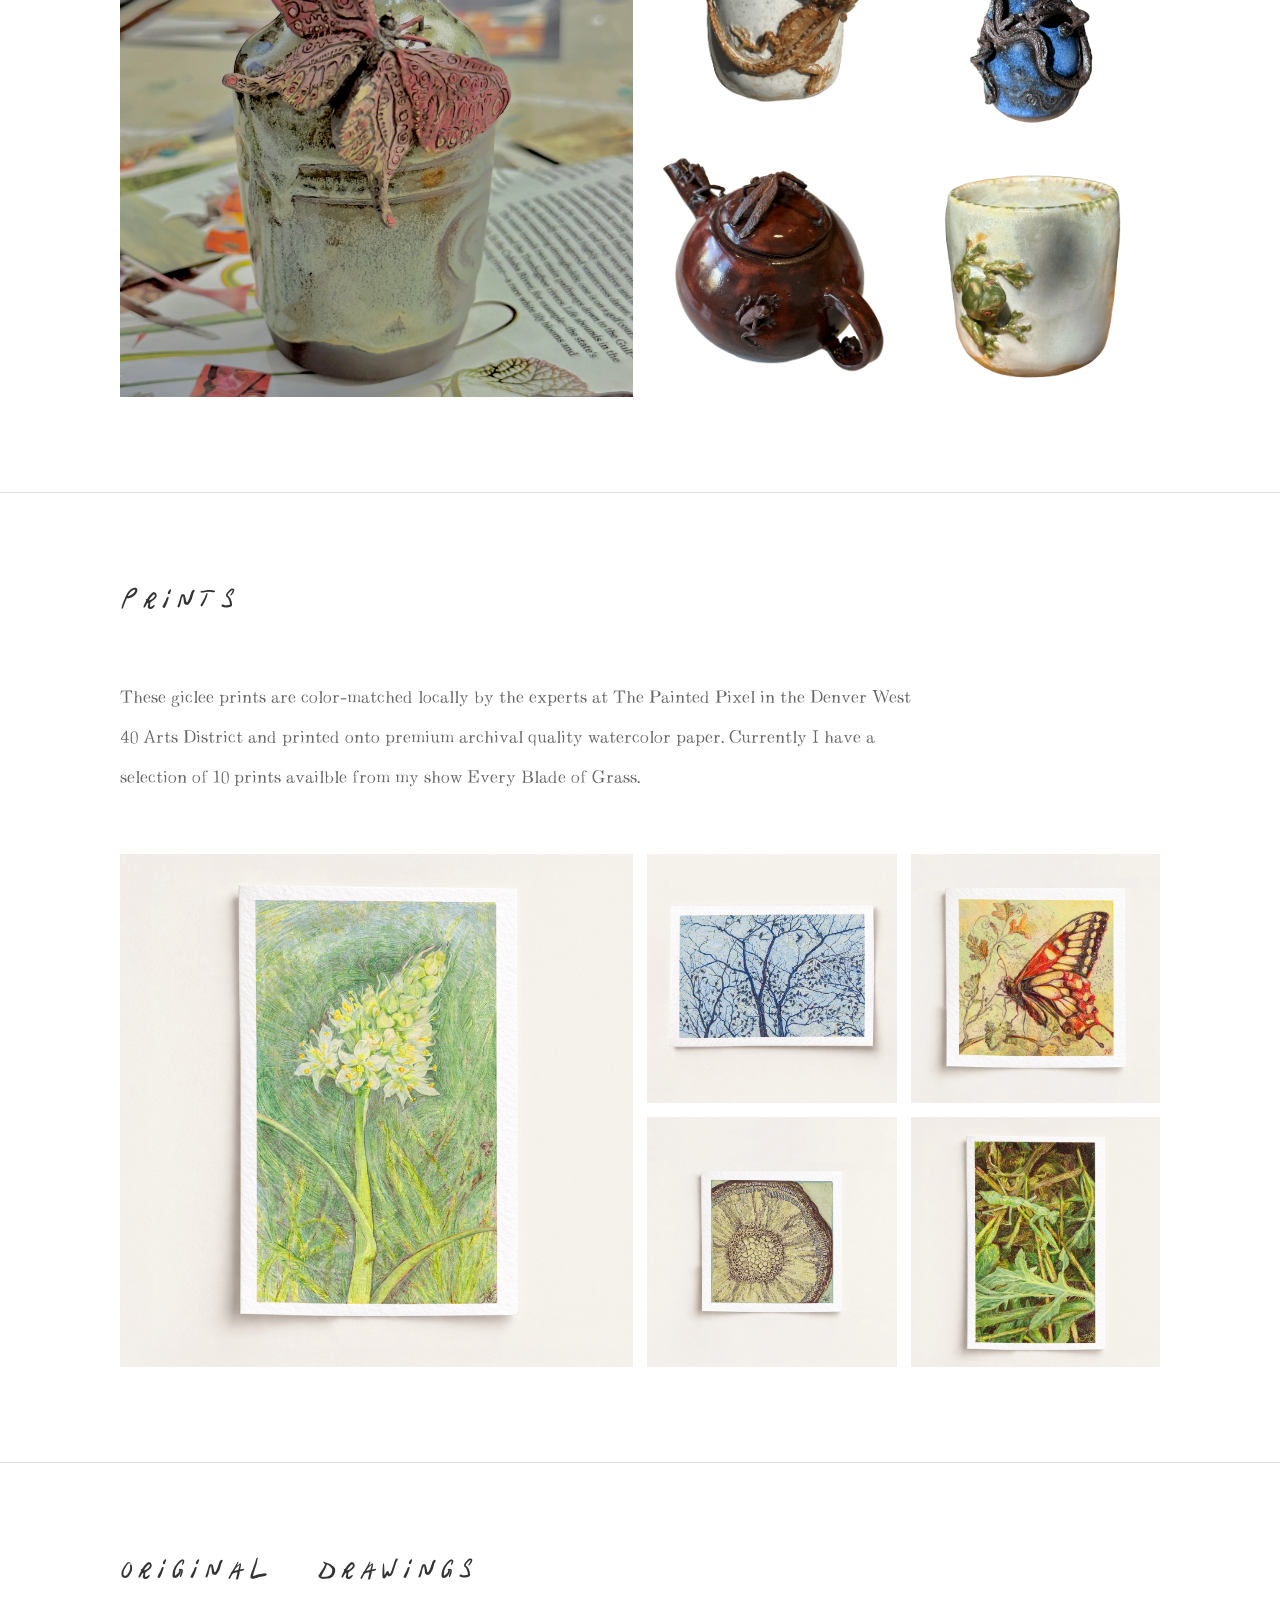
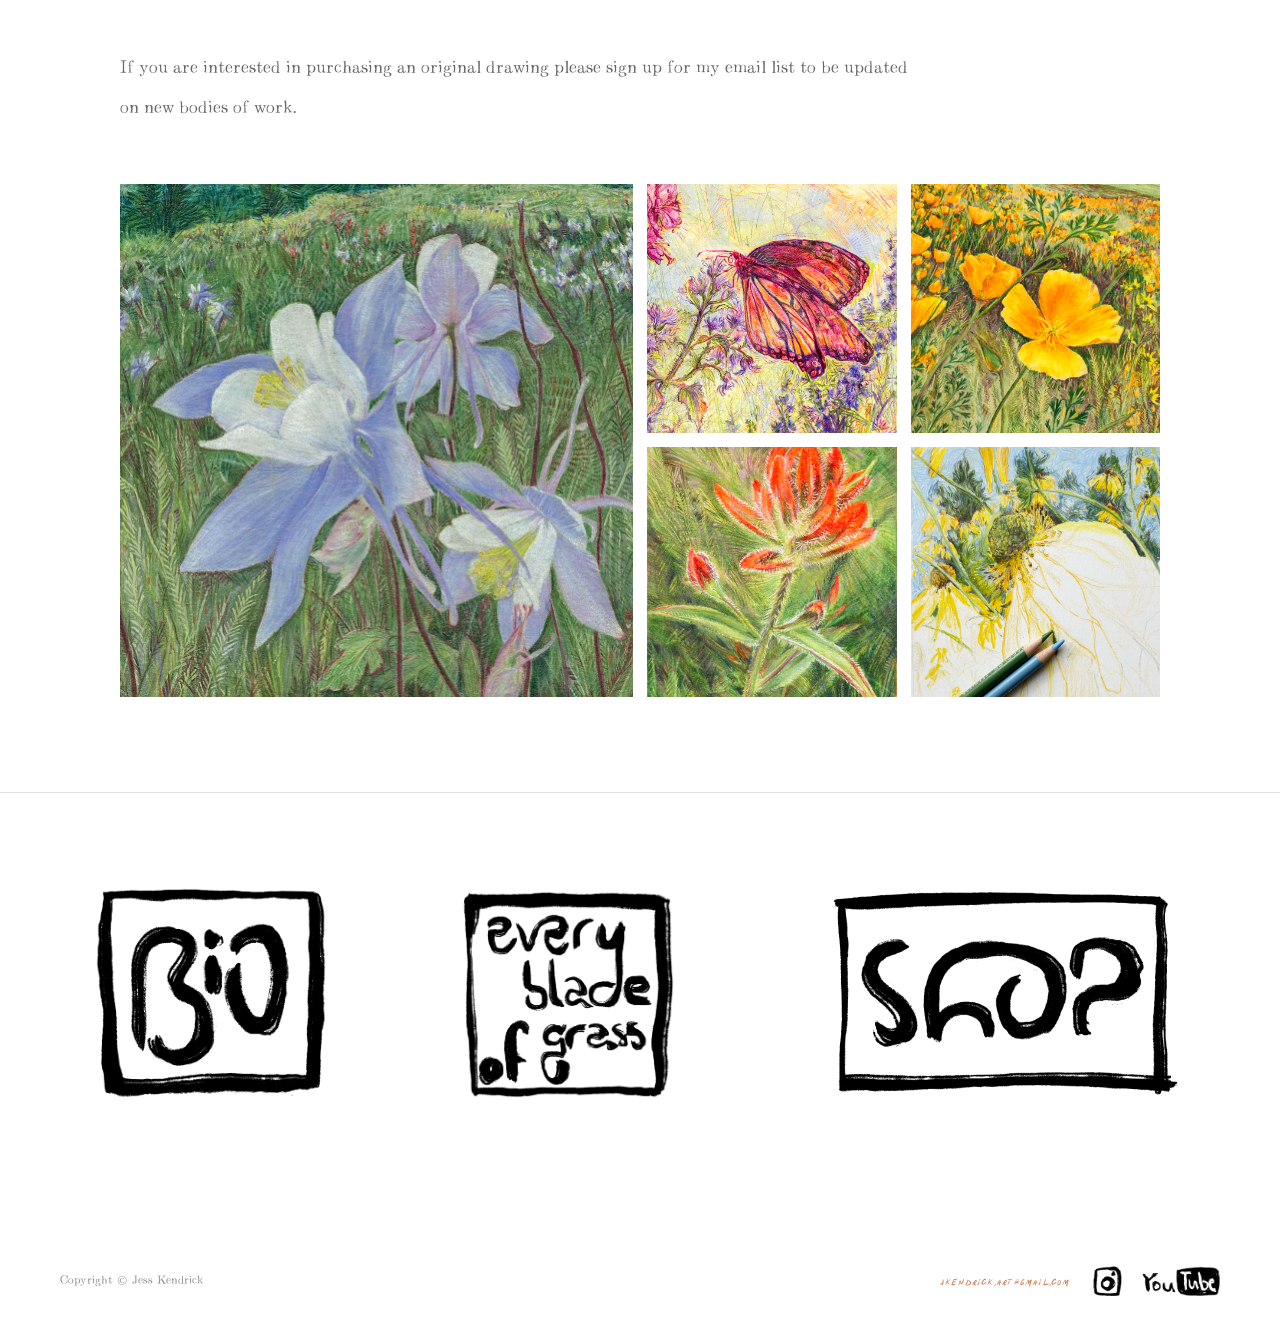
==== commit bcc4147a: "size of phone icons" ====
--- a/bio.html
+++ b/bio.html
@@ -305,7 +305,7 @@
 
         .site-footer .footer-email {
             font-family: 'caps';
-            font-size: 1rem;
+            font-size: 1.5rem;
             text-transform: uppercase;
             color: #c46b3a;
             text-decoration: none;
@@ -388,6 +388,14 @@
                 flex-wrap: wrap;
                 gap: 12px;
             }
+
+            .site-footer .footer-socials img {
+            max-height: 10px;
+            width: auto;
+            object-fit: contain;
+            display: block;
+            transition: opacity 0.3s;
+        }
         }
     </style>
 </head>
